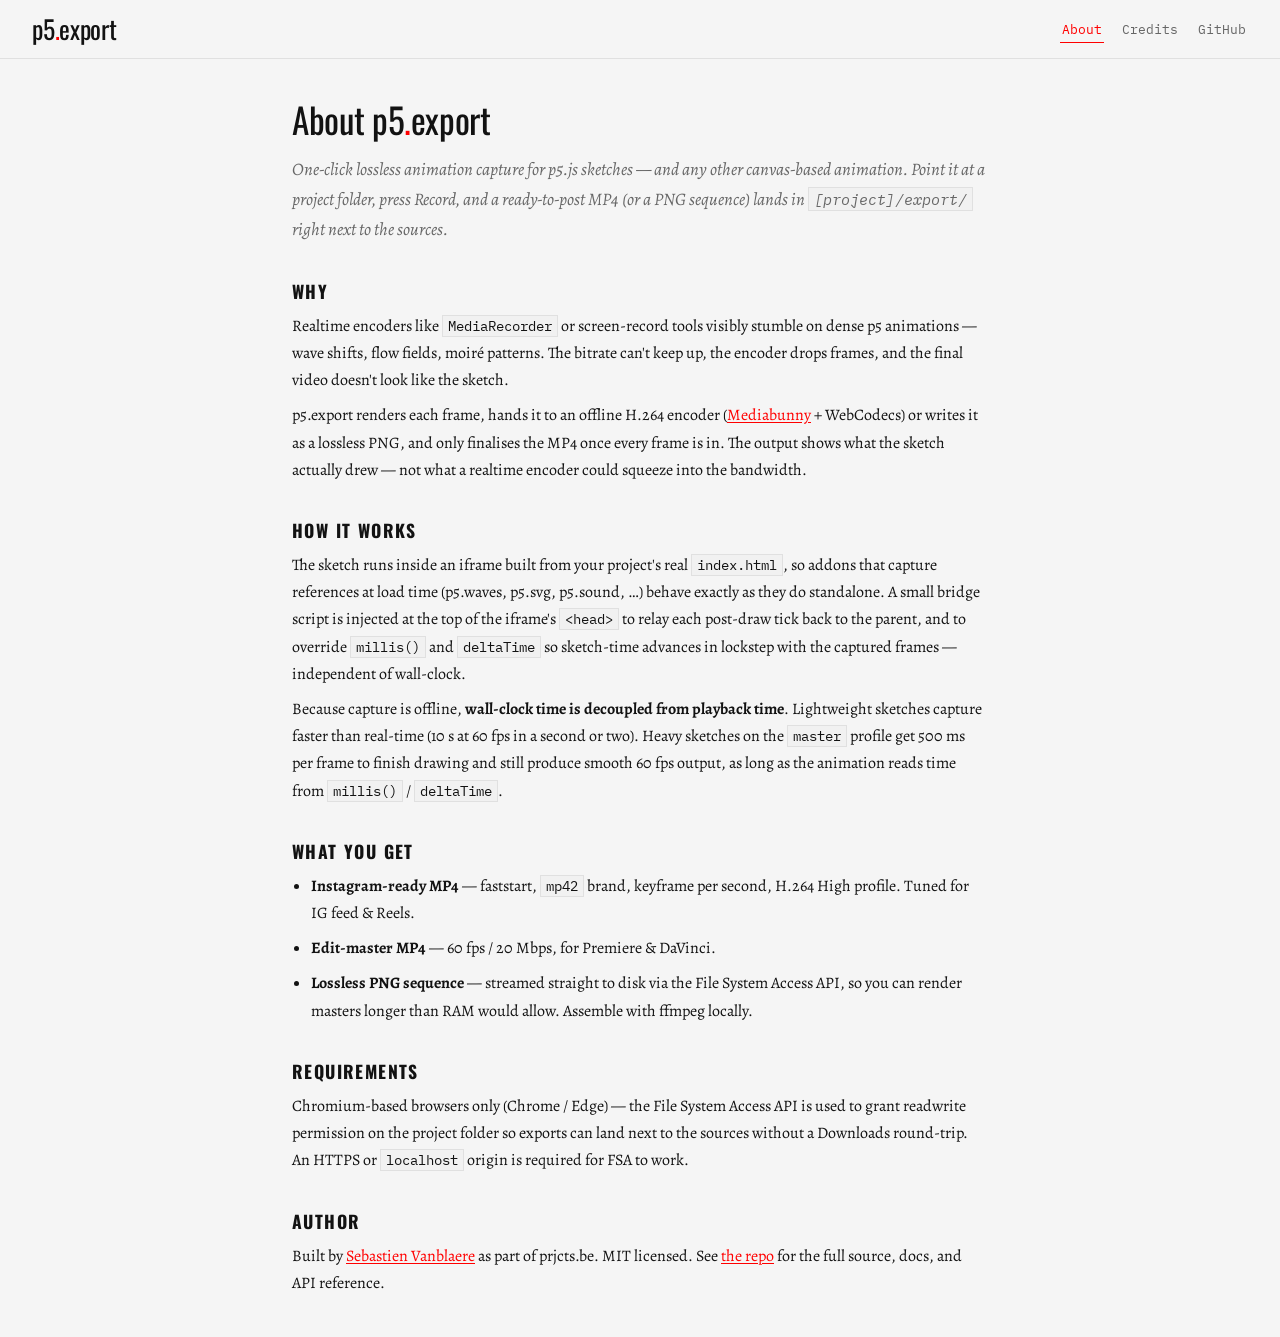
==== docs/about.html @ 73af9607 "add top nav + docs pages (About, Credits) Adopt the p5.waves site pattern: sticky top nav with the l" ====
<!doctype html>
<html lang="en">
<head>
  <meta charset="utf-8" />
  <meta name="viewport" content="width=device-width, initial-scale=1" />
  <title>About — p5.export</title>
  <link rel="preconnect" href="https://fonts.googleapis.com" />
  <link rel="preconnect" href="https://fonts.gstatic.com" crossorigin />
  <link href="https://fonts.googleapis.com/css2?family=Oswald:wght@300;400;500;600&family=Alegreya:ital,wght@0,400;0,500;0,700;1,400&family=IBM+Plex+Mono:wght@400;500;700&display=swap" rel="stylesheet" />
  <link rel="stylesheet" href="../style.css" />
</head>
<body>

  <nav id="navbar">
    <a href="../index.html" class="nav-logo">p5<span class="dot">.</span>export</a>
    <button class="nav-hamburger" aria-label="Toggle menu" onclick="this.closest('nav').classList.toggle('nav-open')">
      <span></span><span></span><span></span>
    </button>
    <ul class="nav-links">
      <li><a href="about.html" class="active">About</a></li>
      <li><a href="credits.html">Credits</a></li>
      <li><a href="https://github.com/seb-prjcts-be/p5.export" target="_blank" rel="noopener">GitHub</a></li>
    </ul>
  </nav>

  <main class="docs-wrap">
    <h1>About p5<span class="dot">.</span>export</h1>
    <p class="intro">
      One-click lossless animation capture for p5.js sketches — and any
      other canvas-based animation. Point it at a project folder, press
      Record, and a ready-to-post MP4 (or a PNG sequence) lands in
      <code>[project]/export/</code> right next to the sources.
    </p>

    <h2>Why</h2>
    <p>
      Realtime encoders like <code>MediaRecorder</code> or screen-record
      tools visibly stumble on dense p5 animations — wave shifts, flow
      fields, moiré patterns. The bitrate can't keep up, the encoder
      drops frames, and the final video doesn't look like the sketch.
    </p>
    <p>
      p5.export renders each frame, hands it to an offline H.264 encoder
      (<a href="https://mediabunny.dev" target="_blank" rel="noopener">Mediabunny</a>
      + WebCodecs) or writes it as a lossless PNG, and only finalises the
      MP4 once every frame is in. The output shows what the sketch
      actually drew — not what a realtime encoder could squeeze into the
      bandwidth.
    </p>

    <h2>How it works</h2>
    <p>
      The sketch runs inside an iframe built from your project's real
      <code>index.html</code>, so addons that capture references at load
      time (p5.waves, p5.svg, p5.sound, …) behave exactly as they do
      standalone. A small bridge script is injected at the top of the
      iframe's <code>&lt;head&gt;</code> to relay each post-draw tick
      back to the parent, and to override <code>millis()</code> and
      <code>deltaTime</code> so sketch-time advances in lockstep with the
      captured frames — independent of wall-clock.
    </p>
    <p>
      Because capture is offline, <strong>wall-clock time is decoupled
      from playback time</strong>. Lightweight sketches capture faster
      than real-time (10 s at 60 fps in a second or two). Heavy sketches
      on the <code>master</code> profile get 500 ms per frame to finish
      drawing and still produce smooth 60 fps output, as long as the
      animation reads time from <code>millis()</code> / <code>deltaTime</code>.
    </p>

    <h2>What you get</h2>
    <ul>
      <li><strong>Instagram-ready MP4</strong> — faststart, <code>mp42</code> brand, keyframe per second, H.264 High profile. Tuned for IG feed &amp; Reels.</li>
      <li><strong>Edit-master MP4</strong> — 60 fps / 20 Mbps, for Premiere &amp; DaVinci.</li>
      <li><strong>Lossless PNG sequence</strong> — streamed straight to disk via the File System Access API, so you can render masters longer than RAM would allow. Assemble with ffmpeg locally.</li>
    </ul>

    <h2>Requirements</h2>
    <p>
      Chromium-based browsers only (Chrome / Edge) — the File System
      Access API is used to grant readwrite permission on the project
      folder so exports can land next to the sources without a Downloads
      round-trip. An HTTPS or <code>localhost</code> origin is required
      for FSA to work.
    </p>

    <h2>Author</h2>
    <p>
      Built by <a href="https://prjcts.be" target="_blank" rel="noopener">Sebastien Vanblaere</a>
      as part of prjcts.be. MIT licensed.
      See <a href="https://github.com/seb-prjcts-be/p5.export" target="_blank" rel="noopener">the repo</a>
      for the full source, docs, and API reference.
    </p>
  </main>

</body>
</html>
---- style.css ----
*, *::before, *::after {
  box-sizing: border-box;
  margin: 0;
  padding: 0;
}

:root {
  --bg: #f5f5f5;
  --bg-surface: #f1f1f1;
  --text: #121212;
  --text-dim: #666666;
  --accent: #ff0000;
  --accent-hover: #cc0000;
  --accent-light: rgba(255, 0, 0, 0.15);
  --border: #e0e0e0;

  --font-heading: 'Oswald', sans-serif;
  --font-body: 'IBM Plex Mono', 'Courier New', monospace;
  --font-serif: 'Alegreya', Georgia, serif;
  --font-mono: 'IBM Plex Mono', monospace;

  --space-xs: 0.5rem;
  --space-sm: 1rem;
  --space-md: 2rem;
}

body {
  background: var(--bg);
  color: var(--text);
  font-family: var(--font-body);
  font-size: 0.9rem;
  line-height: 1.6;
  -webkit-font-smoothing: antialiased;
}

a {
  color: var(--accent);
  text-decoration: none;
  transition: color 0.2s ease;
}

a:hover {
  color: var(--accent-hover);
  text-decoration: underline;
}

/* ---- Nav --------------------------------------------------------------- */

#navbar {
  display: flex;
  align-items: center;
  justify-content: space-between;
  padding: var(--space-sm) var(--space-md);
  border-bottom: 1px solid var(--border);
  background: var(--bg);
  gap: var(--space-sm);
}

.nav-logo {
  font-family: var(--font-heading);
  font-weight: 400;
  font-size: 1.6rem;
  letter-spacing: -0.01em;
  line-height: 1;
  color: var(--text);
  text-decoration: none;
}

.nav-logo:hover {
  color: var(--text);
  text-decoration: none;
}

.nav-logo .dot {
  color: var(--accent);
}

.nav-links {
  display: flex;
  list-style: none;
  gap: var(--space-sm);
  margin: 0;
  padding: 0;
}

.nav-links a {
  font-family: var(--font-body);
  font-size: 0.82rem;
  color: var(--text-dim);
  text-decoration: none;
  padding: 4px 2px;
  border-bottom: 1px solid transparent;
  transition: color 0.2s ease, border-color 0.2s ease;
}

.nav-links a:hover,
.nav-links a.active {
  color: var(--accent);
  border-bottom-color: var(--accent);
  text-decoration: none;
}

.nav-hamburger {
  display: none;
  flex-direction: column;
  justify-content: center;
  gap: 4px;
  width: 36px;
  height: 36px;
  padding: 0;
  background: transparent;
  border: 1px solid var(--border);
}

.nav-hamburger span {
  display: block;
  width: 18px;
  height: 2px;
  background: var(--text);
  margin: 0 auto;
}

.tag {
  margin: 0;
  padding: var(--space-xs) var(--space-md);
  color: var(--text-dim);
  font-family: var(--font-serif);
  font-style: italic;
  font-size: 0.95rem;
  border-bottom: 1px solid var(--border);
  background: var(--bg-surface);
}

/* ---- Docs pages -------------------------------------------------------- */

.docs-wrap {
  max-width: 760px;
  margin: 0 auto;
  padding: var(--space-md);
}

.docs-wrap h1 {
  font-family: var(--font-heading);
  font-weight: 400;
  font-size: 2.2rem;
  letter-spacing: -0.01em;
  margin-bottom: var(--space-xs);
}

.docs-wrap h1 .dot {
  color: var(--accent);
}

.docs-wrap h2 {
  font-family: var(--font-heading);
  font-size: 1.1rem;
  text-transform: uppercase;
  letter-spacing: 0.08em;
  margin: var(--space-md) 0 var(--space-xs);
  color: var(--text);
}

.docs-wrap p,
.docs-wrap li {
  font-family: var(--font-serif);
  font-size: 1rem;
  line-height: 1.7;
  color: var(--text);
  margin-bottom: var(--space-xs);
}

.docs-wrap ul {
  padding-left: 1.2rem;
  margin-bottom: var(--space-sm);
}

.docs-wrap a {
  color: var(--accent);
  text-decoration: underline;
  text-underline-offset: 2px;
}

.docs-wrap a:hover {
  color: var(--accent-hover);
}

.docs-wrap code {
  font-family: var(--font-mono);
  font-size: 0.88em;
  background: var(--bg-surface);
  padding: 1px 5px;
  border: 1px solid var(--border);
}

.docs-wrap .intro {
  font-family: var(--font-serif);
  font-style: italic;
  color: var(--text-dim);
  font-size: 1.1rem;
  margin-bottom: var(--space-md);
}

/* ---- Main grid --------------------------------------------------------- */

main.app {
  display: grid;
  grid-template-columns: 380px 1fr;
  min-height: calc(100vh - 100px);
}

.panel {
  padding: var(--space-md);
  border-right: 1px solid var(--border);
  background: var(--bg-surface);
  display: flex;
  flex-direction: column;
  gap: var(--space-sm);
  overflow-y: auto;
}

/* ---- Folder row -------------------------------------------------------- */

.folder-row {
  display: flex;
  align-items: center;
  justify-content: space-between;
  gap: var(--space-xs);
  padding: var(--space-xs) 0.75rem;
  background: var(--bg);
  border: 1px solid var(--border);
  font-size: 0.8rem;
}

.folder-info {
  display: flex;
  flex-direction: column;
  gap: 2px;
  min-width: 0;
}

.folder-label {
  font-family: var(--font-heading);
  font-size: 0.7rem;
  text-transform: uppercase;
  letter-spacing: 0.08em;
  color: var(--text-dim);
}

#folder-path {
  color: var(--text);
  overflow: hidden;
  text-overflow: ellipsis;
  white-space: nowrap;
}

.folder-actions {
  display: flex;
  gap: 4px;
  flex-shrink: 0;
}

/* ---- Mode tabs --------------------------------------------------------- */

.modeswitch {
  display: flex;
  border: 1px solid var(--border);
}

.mode {
  flex: 1;
  background: transparent;
  border: 0;
  border-right: 1px solid var(--border);
  color: var(--text-dim);
  padding: var(--space-xs) var(--space-sm);
  font-family: var(--font-body);
  font-size: 0.85rem;
  cursor: pointer;
  transition: color 0.2s ease;
}

.mode:last-child {
  border-right: 0;
}

.mode:hover {
  color: var(--accent);
}

.mode.active {
  background: var(--bg);
  color: var(--text);
  box-shadow: inset 0 -2px 0 var(--accent);
}

.mode-body.hidden {
  display: none;
}

/* ---- Forms ------------------------------------------------------------- */

label {
  display: flex;
  flex-direction: column;
  gap: 4px;
  font-family: var(--font-heading);
  font-size: 0.7rem;
  text-transform: uppercase;
  letter-spacing: 0.08em;
  color: var(--text-dim);
}

select,
input,
textarea {
  background: var(--bg);
  border: 1px solid var(--border);
  color: var(--text);
  padding: 0.5rem 0.7rem;
  font-family: var(--font-body);
  font-size: 0.85rem;
  border-radius: 0;
  text-transform: none;
  letter-spacing: 0;
}

select:focus,
input:focus,
textarea:focus {
  outline: none;
  border-color: var(--accent);
}

textarea {
  min-height: 160px;
  resize: vertical;
  font-size: 0.8rem;
}

input[type='file'] {
  padding: 0.4rem;
  cursor: pointer;
}

.field-hint {
  font-family: var(--font-mono);
  font-size: 0.7rem;
  color: var(--text-dim);
  letter-spacing: 0;
  text-transform: none;
  margin-top: 2px;
}

.picker-row {
  display: flex;
  align-items: center;
  gap: var(--space-xs);
  padding: 0.4rem 0;
}

/* ---- Recent project chips --------------------------------------------- */

.recent-row {
  display: flex;
  align-items: flex-start;
  gap: var(--space-xs);
  margin-top: -4px;
}

.recent-label {
  font-family: var(--font-heading);
  font-size: 0.7rem;
  text-transform: uppercase;
  letter-spacing: 0.08em;
  color: var(--text-dim);
  padding-top: 4px;
  flex-shrink: 0;
}

.recent-chips {
  display: flex;
  flex-wrap: wrap;
  gap: 4px;
  min-width: 0;
}

.chip {
  display: inline-flex;
  align-items: stretch;
  border: 1px solid var(--border);
  background: var(--bg);
  font-family: var(--font-mono);
  font-size: 0.72rem;
  transition: border-color 0.2s ease;
}

.chip:hover {
  border-color: var(--accent);
}

.chip-label,
.chip-x {
  background: transparent;
  border: 0;
  color: var(--text);
  padding: 2px 6px;
  font: inherit;
  cursor: pointer;
  letter-spacing: 0;
  text-transform: none;
  max-width: 160px;
  overflow: hidden;
  text-overflow: ellipsis;
  white-space: nowrap;
}

.chip:hover .chip-label {
  color: var(--accent);
}

.chip-x {
  border-left: 1px solid var(--border);
  color: var(--text-dim);
  padding: 2px 5px;
  font-size: 0.85rem;
  line-height: 1;
}

.chip-x:hover {
  color: var(--accent);
  background: var(--accent-light);
}

.picker-path {
  color: var(--text);
  font-family: var(--font-mono);
  font-size: 0.8rem;
  letter-spacing: 0;
  overflow: hidden;
  text-overflow: ellipsis;
  white-space: nowrap;
  flex: 1;
  min-width: 0;
  text-transform: none;
}

.grid {
  display: grid;
  grid-template-columns: minmax(0, 1fr) minmax(0, 1fr);
  gap: var(--space-xs);
}

.grid > label {
  min-width: 0;
}

.grid select,
.grid input {
  min-width: 0;
  width: 100%;
}

/* ---- Buttons ----------------------------------------------------------- */

button {
  background: var(--bg);
  border: 1px solid var(--border);
  color: var(--text);
  padding: 0.6rem 1rem;
  font-family: var(--font-body);
  font-size: 0.85rem;
  cursor: pointer;
  border-radius: 0;
  transition: color 0.2s ease, border-color 0.2s ease, background 0.2s ease;
}

button:hover:not(:disabled) {
  border-color: var(--accent);
  color: var(--accent);
}

button.primary {
  background: transparent;
  color: var(--accent);
  border-color: var(--accent);
  font-weight: 500;
}

button.primary:hover:not(:disabled) {
  background: var(--accent-light);
  color: var(--accent);
  border-color: var(--accent);
}

button.primary.recording {
  background: var(--accent);
  color: var(--bg);
}

button.primary.recording:hover:not(:disabled) {
  background: var(--accent-hover);
  color: var(--bg);
  border-color: var(--accent-hover);
}

button.ghost {
  padding: 0.35rem 0.7rem;
  font-size: 0.75rem;
  background: transparent;
  color: var(--text-dim);
}

button.ghost:hover:not(:disabled) {
  color: var(--accent);
  border-color: var(--accent);
}

button:disabled {
  opacity: 0.4;
  cursor: not-allowed;
}

.actions {
  display: flex;
  align-items: center;
  gap: var(--space-xs);
}

/* ---- Status block (terminal feel) -------------------------------------- */

#status {
  display: flex;
  flex-direction: column;
  gap: 4px;
  padding: var(--space-xs) 0.75rem;
  background: var(--bg);
  border: 1px solid var(--border);
  min-height: 52px;
  font-family: var(--font-mono);
}

#status:has(#status-main:empty):has(#status-witty:empty) {
  display: none;
}

#status-main {
  font-size: 0.82rem;
  color: var(--text);
  font-variant-numeric: tabular-nums;
  overflow: hidden;
  text-overflow: ellipsis;
  white-space: nowrap;
}

#status-main:not(:empty)::before {
  content: 'C:\\> ';
  color: var(--accent);
  font-weight: 700;
}

#status-witty {
  font-size: 0.78rem;
  color: var(--text-dim);
  font-family: var(--font-serif);
  font-style: italic;
}

#status[data-kind='error'] #status-main {
  color: var(--accent);
}

.status-link {
  color: var(--accent);
  text-decoration: underline;
  text-underline-offset: 2px;
}

.status-link:hover {
  color: var(--accent-hover);
}

/* ---- Hint & code ------------------------------------------------------- */

.hint {
  margin: 0;
  font-family: var(--font-serif);
  font-style: italic;
  font-size: 0.85rem;
  color: var(--text-dim);
  line-height: 1.5;
  max-width: 42ch;
}

code {
  font-family: var(--font-mono);
  font-size: 0.75rem;
  background: var(--bg);
  padding: 1px 4px;
  border: 1px solid var(--border);
}

/* ---- Canvas preview (dashed red frame, prjcts thumbnail) --------------- */

.canvas-wrap {
  padding: var(--space-md);
  display: flex;
  align-items: center;
  justify-content: center;
  overflow: auto;
  background: var(--bg);
}

#canvas-holder {
  display: flex;
  align-items: center;
  justify-content: center;
  width: 100%;
  height: 100%;
  min-height: 480px;
  border: 1px dashed var(--accent-light);
  padding: 4px;
  background: var(--bg);
}

#canvas-holder canvas,
#canvas-holder .sketch-iframe {
  display: block;
  max-width: 100%;
  max-height: calc(100vh - 180px);
  height: auto;
  width: auto;
}

#canvas-holder .sketch-iframe {
  border: 0;
  width: 100%;
  height: calc(100vh - 180px);
  background: var(--bg);
}

/* ---- Utilities --------------------------------------------------------- */

.hidden {
  display: none !important;
}

.selected {
  margin-top: var(--space-xs);
  padding: 0.4rem 0.7rem;
  background: var(--bg);
  border: 1px solid var(--accent);
  font-size: 0.78rem;
  color: var(--accent);
  overflow: hidden;
  text-overflow: ellipsis;
  white-space: nowrap;
}

/* ---- Responsive -------------------------------------------------------- */

@media (max-width: 768px) {
  main.app {
    grid-template-columns: 1fr;
  }
  .panel {
    border-right: 0;
    border-bottom: 1px solid var(--border);
  }
  .nav-logo {
    font-size: 1.4rem;
  }
  .nav-hamburger {
    display: flex;
  }
  .nav-links {
    display: none;
    position: absolute;
    top: 100%;
    left: 0;
    right: 0;
    flex-direction: column;
    background: var(--bg);
    border-bottom: 1px solid var(--border);
    padding: var(--space-sm) var(--space-md);
    gap: var(--space-xs);
    z-index: 10;
  }
  #navbar.nav-open .nav-links {
    display: flex;
  }
  #navbar {
    position: relative;
  }
}
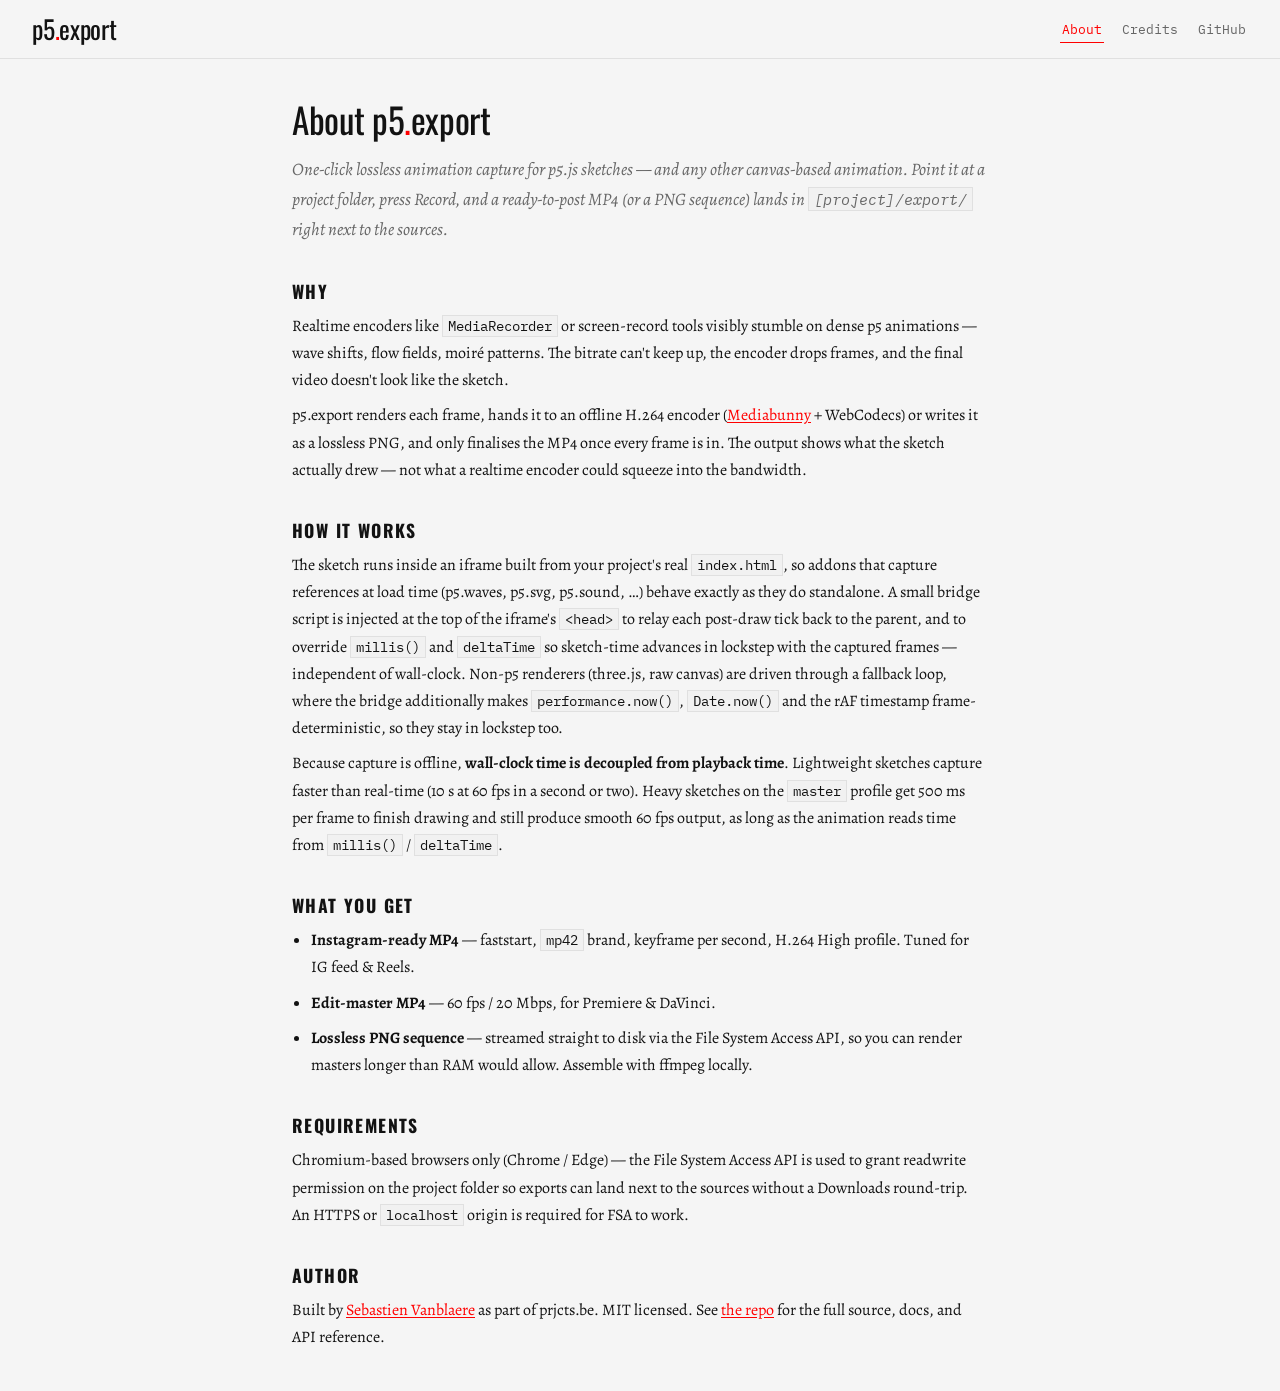
==== commit a326241e: "fix: deterministic capture clock for non-p5 (raf-fallback) sketches Non-p5 renderers (three.js, raw " ====
--- a/docs/about.html
+++ b/docs/about.html
@@ -57,7 +57,11 @@
       iframe's <code>&lt;head&gt;</code> to relay each post-draw tick
       back to the parent, and to override <code>millis()</code> and
       <code>deltaTime</code> so sketch-time advances in lockstep with the
-      captured frames — independent of wall-clock.
+      captured frames — independent of wall-clock. Non-p5 renderers
+      (three.js, raw canvas) are driven through a fallback loop, where the
+      bridge additionally makes <code>performance.now()</code>,
+      <code>Date.now()</code> and the rAF timestamp frame-deterministic, so
+      they stay in lockstep too.
     </p>
     <p>
       Because capture is offline, <strong>wall-clock time is decoupled
--- a/style.css
+++ b/style.css
@@ -335,6 +335,61 @@
   min-height: 160px;
   resize: vertical;
   font-size: 0.8rem;
+}
+
+.editor-drop {
+  border: 1px dashed var(--border);
+  padding: var(--space-sm);
+  text-align: center;
+  cursor: pointer;
+  transition: border-color 0.2s ease, color 0.2s ease, background 0.2s ease;
+}
+
+.editor-drop p {
+  margin: 0;
+  font-size: 0.85rem;
+  color: var(--text);
+  line-height: 1.5;
+}
+
+.editor-drop p + p {
+  margin-top: 4px;
+}
+
+.editor-drop:hover,
+.editor-drop.drag-over,
+.editor-drop.flash {
+  border-color: var(--accent);
+  color: var(--accent);
+  background: var(--accent-light);
+}
+
+.editor-drop.flash {
+  animation: dropFlash 2s ease-out;
+}
+
+@keyframes dropFlash {
+  0%   { background: var(--accent); color: var(--bg); }
+  100% { background: var(--accent-light); color: var(--accent); }
+}
+
+.editor-drop.drag-over p,
+.editor-drop:hover p {
+  color: var(--accent);
+}
+
+.editor-hint {
+  font-family: var(--font-serif);
+  font-style: italic;
+  font-size: 0.75rem !important;
+  color: var(--text-dim) !important;
+}
+
+.editor-drop code {
+  font-family: var(--font-mono);
+  font-size: 0.75rem;
+  padding: 1px 4px;
+  background: var(--bg-surface);
 }
 
 input[type='file'] {
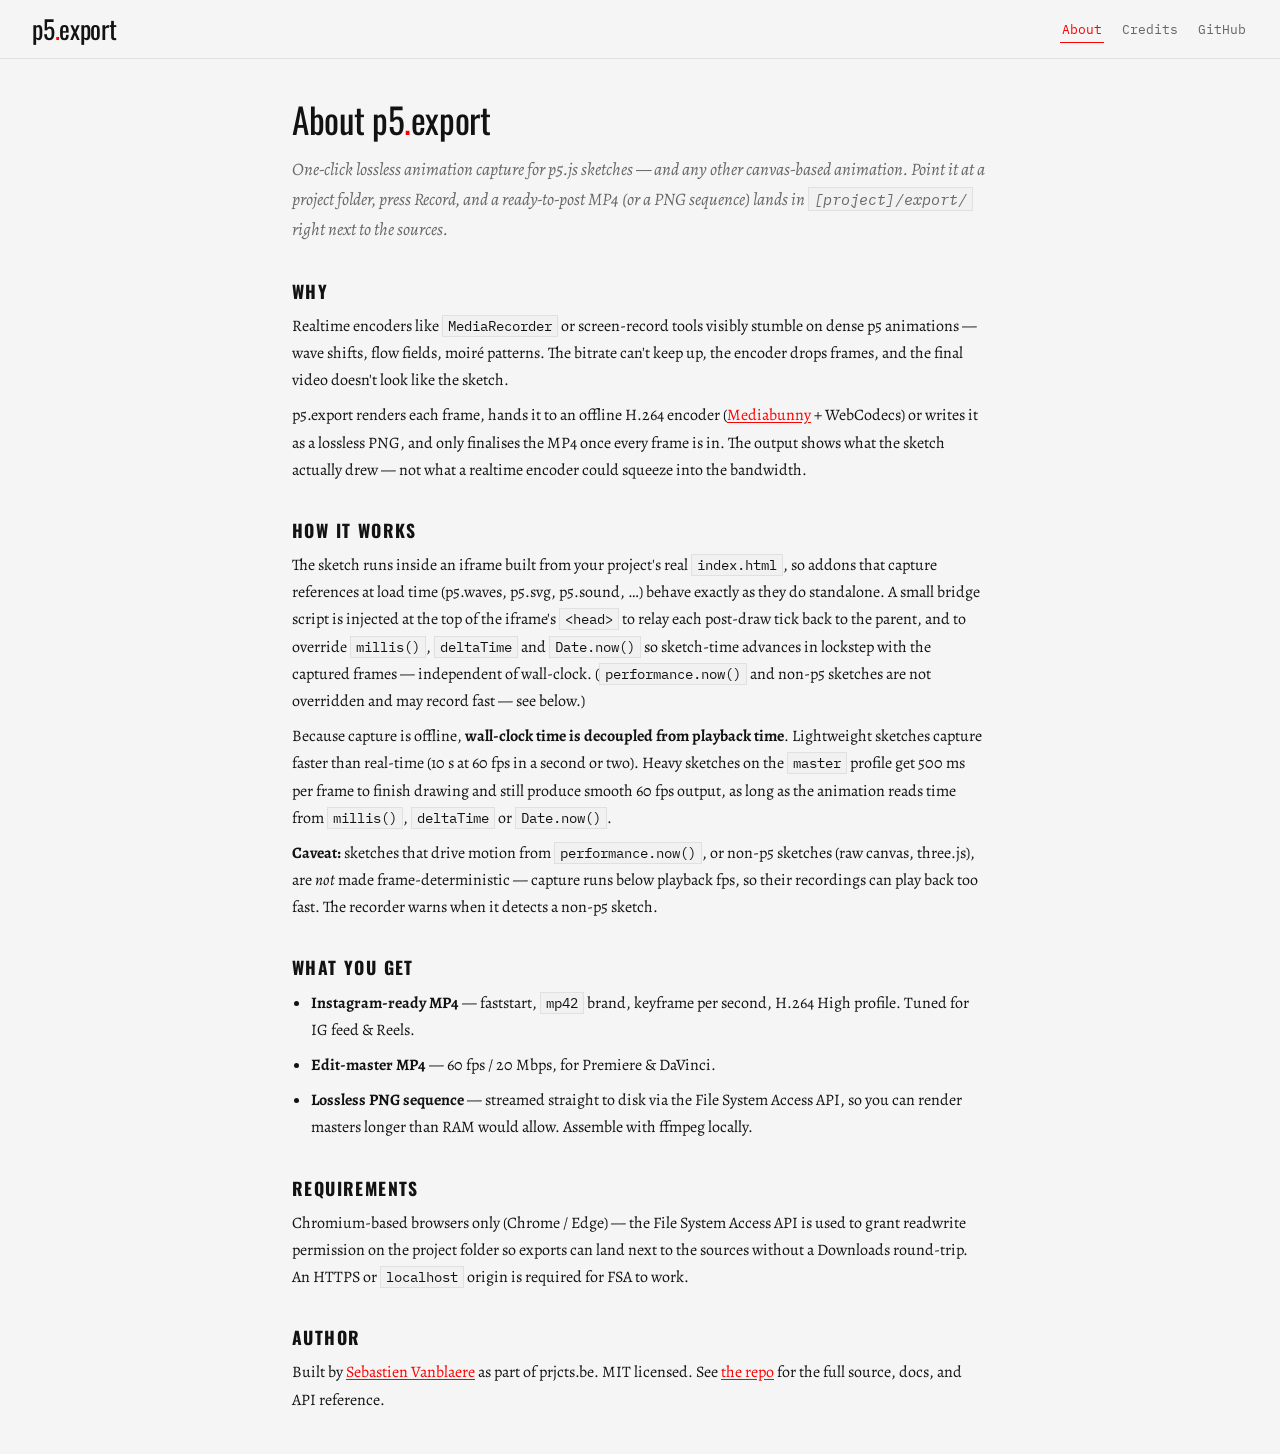
==== commit 43b0ff4a: "Make Date.now() frame-deterministic during capture; warn on non-p5 The bridge already overrode milli" ====
--- a/docs/about.html
+++ b/docs/about.html
@@ -55,13 +55,11 @@
       time (p5.waves, p5.svg, p5.sound, …) behave exactly as they do
       standalone. A small bridge script is injected at the top of the
       iframe's <code>&lt;head&gt;</code> to relay each post-draw tick
-      back to the parent, and to override <code>millis()</code> and
-      <code>deltaTime</code> so sketch-time advances in lockstep with the
-      captured frames — independent of wall-clock. Non-p5 renderers
-      (three.js, raw canvas) are driven through a fallback loop, where the
-      bridge additionally makes <code>performance.now()</code>,
-      <code>Date.now()</code> and the rAF timestamp frame-deterministic, so
-      they stay in lockstep too.
+      back to the parent, and to override <code>millis()</code>,
+      <code>deltaTime</code> and <code>Date.now()</code> so sketch-time
+      advances in lockstep with the captured frames — independent of
+      wall-clock. (<code>performance.now()</code> and non-p5 sketches are
+      not overridden and may record fast — see below.)
     </p>
     <p>
       Because capture is offline, <strong>wall-clock time is decoupled
@@ -69,7 +67,15 @@
       than real-time (10 s at 60 fps in a second or two). Heavy sketches
       on the <code>master</code> profile get 500 ms per frame to finish
       drawing and still produce smooth 60 fps output, as long as the
-      animation reads time from <code>millis()</code> / <code>deltaTime</code>.
+      animation reads time from <code>millis()</code>, <code>deltaTime</code>
+      or <code>Date.now()</code>.
+    </p>
+    <p>
+      <strong>Caveat:</strong> sketches that drive motion from
+      <code>performance.now()</code>, or non-p5 sketches (raw canvas,
+      three.js), are <em>not</em> made frame-deterministic — capture runs
+      below playback fps, so their recordings can play back too fast. The
+      recorder warns when it detects a non-p5 sketch.
     </p>
 
     <h2>What you get</h2>
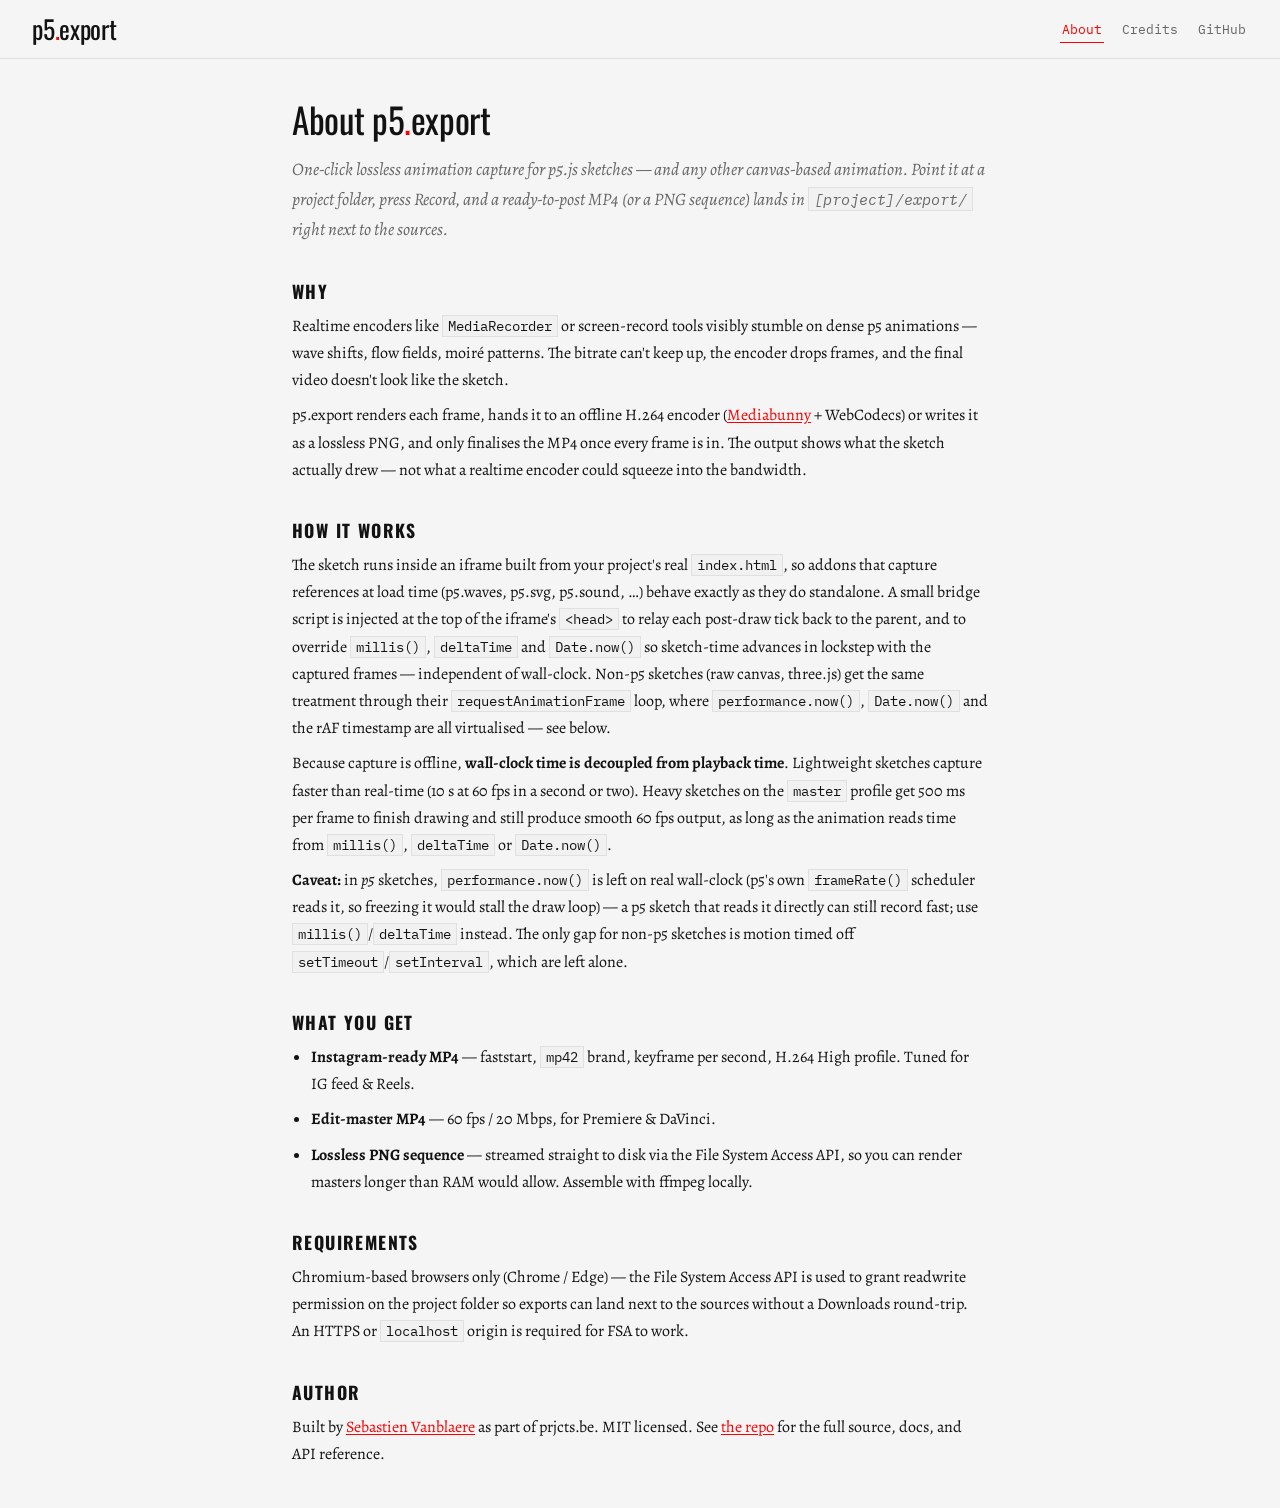
==== commit 16e3fcc6: "Make non-p5 (raf-fallback) capture frame-deterministic Non-p5 renderers (three.js, raw canvas) run t" ====
--- a/docs/about.html
+++ b/docs/about.html
@@ -58,8 +58,10 @@
       back to the parent, and to override <code>millis()</code>,
       <code>deltaTime</code> and <code>Date.now()</code> so sketch-time
       advances in lockstep with the captured frames — independent of
-      wall-clock. (<code>performance.now()</code> and non-p5 sketches are
-      not overridden and may record fast — see below.)
+      wall-clock. Non-p5 sketches (raw canvas, three.js) get the same
+      treatment through their <code>requestAnimationFrame</code> loop, where
+      <code>performance.now()</code>, <code>Date.now()</code> and the rAF
+      timestamp are all virtualised — see below.
     </p>
     <p>
       Because capture is offline, <strong>wall-clock time is decoupled
@@ -71,11 +73,13 @@
       or <code>Date.now()</code>.
     </p>
     <p>
-      <strong>Caveat:</strong> sketches that drive motion from
-      <code>performance.now()</code>, or non-p5 sketches (raw canvas,
-      three.js), are <em>not</em> made frame-deterministic — capture runs
-      below playback fps, so their recordings can play back too fast. The
-      recorder warns when it detects a non-p5 sketch.
+      <strong>Caveat:</strong> in <em>p5</em> sketches,
+      <code>performance.now()</code> is left on real wall-clock (p5's own
+      <code>frameRate()</code> scheduler reads it, so freezing it would stall
+      the draw loop) — a p5 sketch that reads it directly can still record
+      fast; use <code>millis()</code>/<code>deltaTime</code> instead. The only
+      gap for non-p5 sketches is motion timed off
+      <code>setTimeout</code>/<code>setInterval</code>, which are left alone.
     </p>
 
     <h2>What you get</h2>
